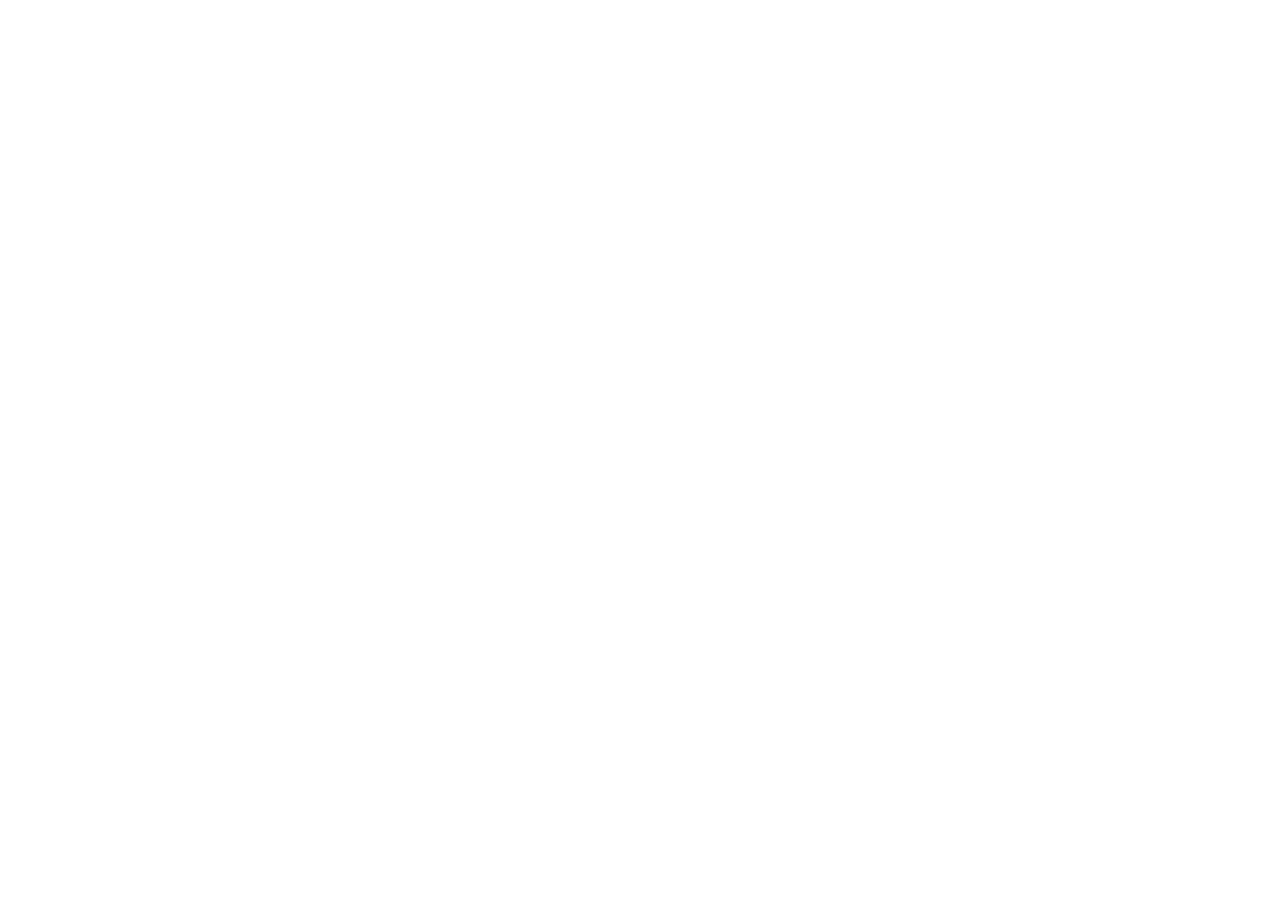
==== portfolio/index.html @ 63ab9ca3 "conf move effect" ====
<!DOCTYPE html>
<html lang="en">
  <head>
    <meta charset="UTF-8" />
    <meta http-equiv="X-UA-Compatible" content="IE=edge" />
    <meta name="viewport" content="width=device-width, initial-scale=1.0" />
    <title>Portfolio</title>
  </head>
  <body>
  </body>
</html>
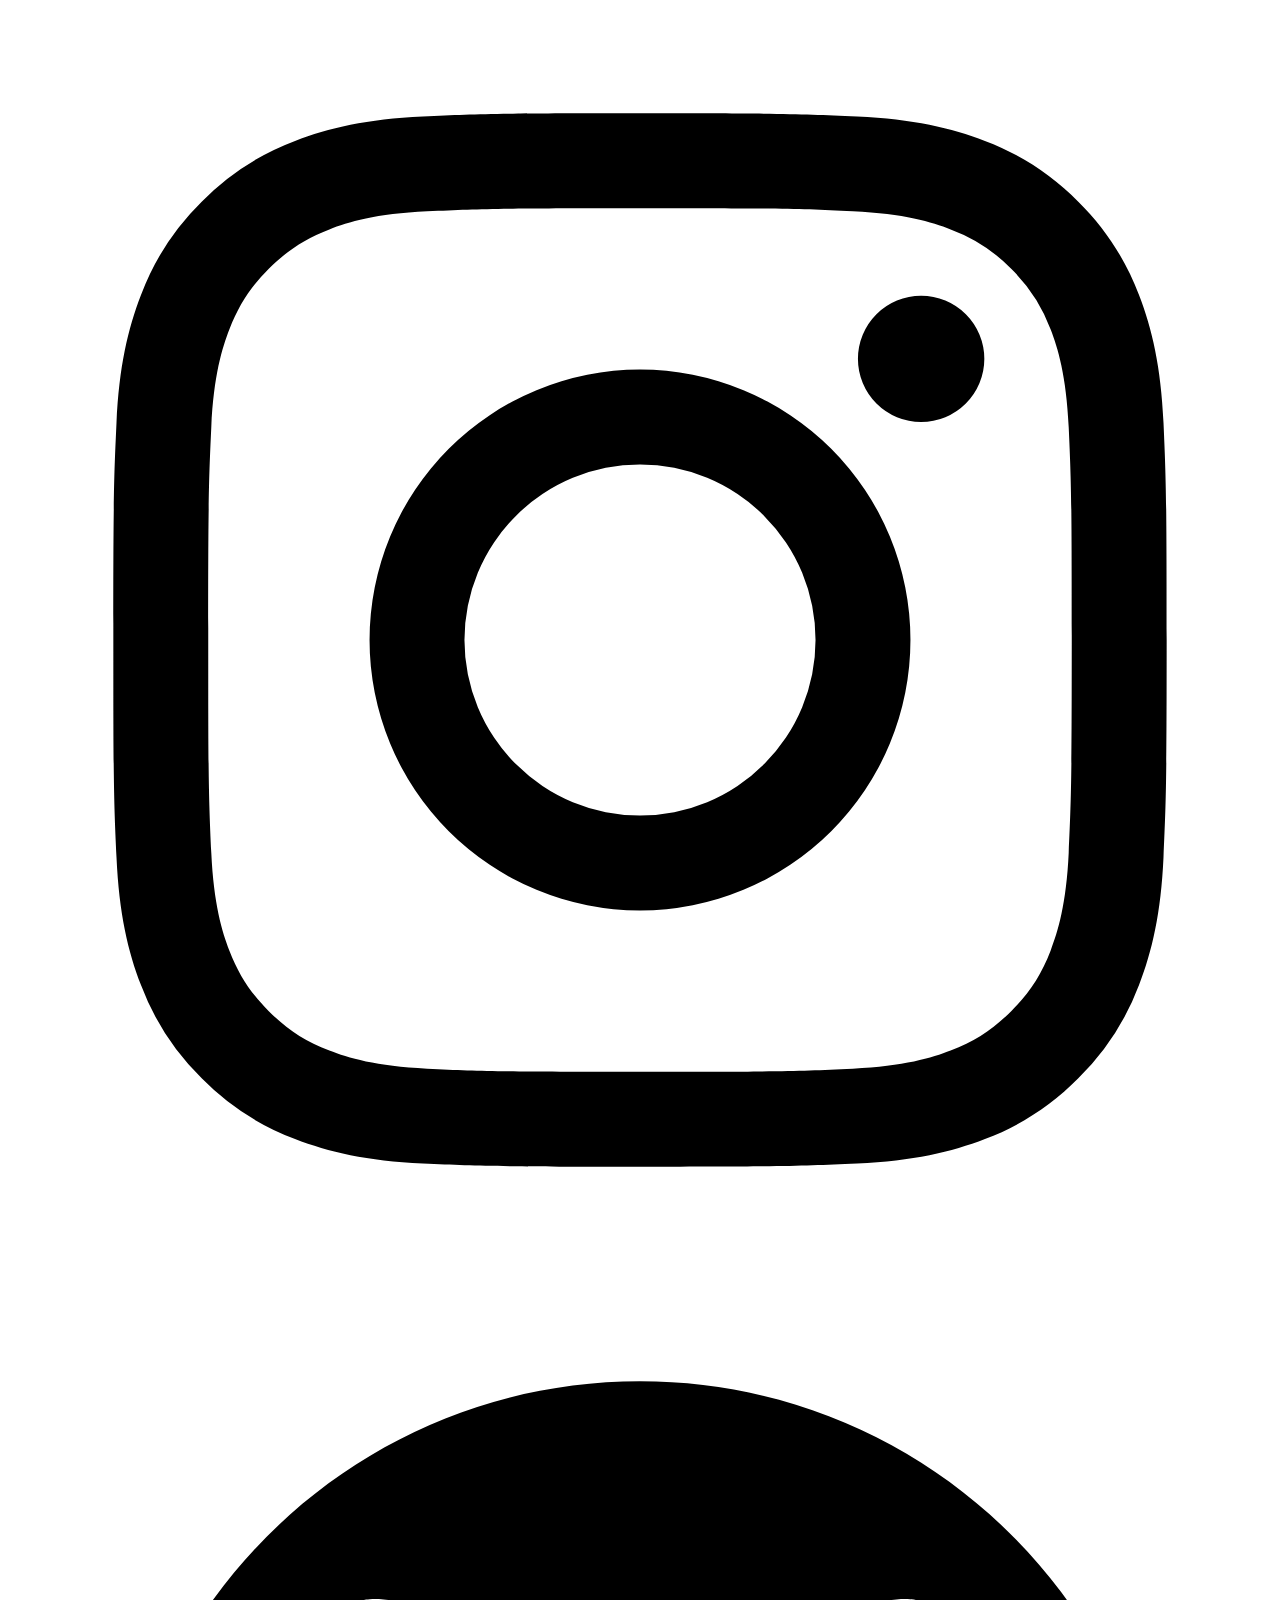
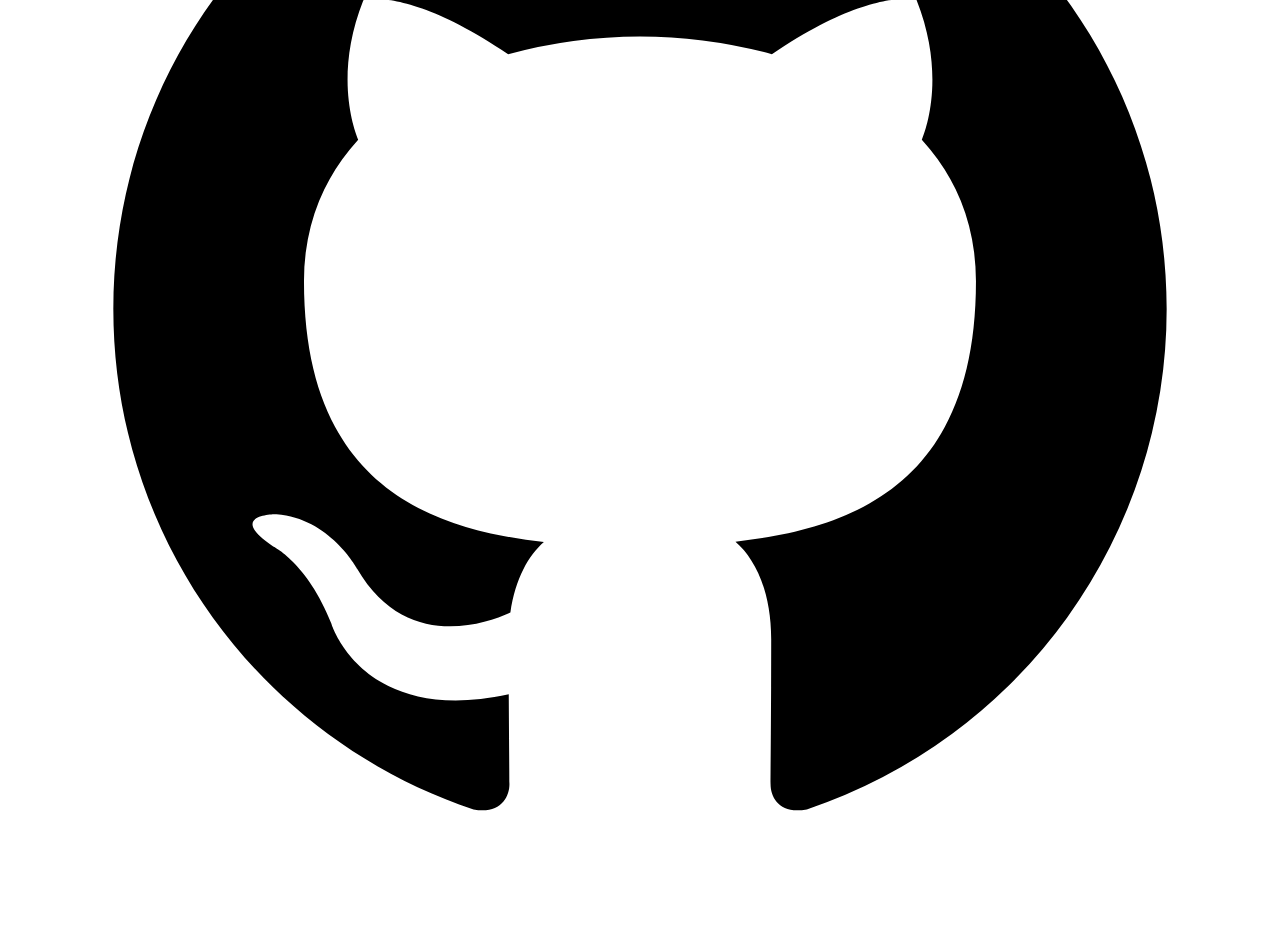
==== commit 9100ffdc: "update link porto" ====
--- a/portfolio/index.html
+++ b/portfolio/index.html
@@ -1,11 +1,28 @@
 <!DOCTYPE html>
 <html lang="en">
-  <head>
-    <meta charset="UTF-8" />
-    <meta http-equiv="X-UA-Compatible" content="IE=edge" />
-    <meta name="viewport" content="width=device-width, initial-scale=1.0" />
-    <title>Portfolio</title>
-  </head>
-  <body>
-  </body>
-</html>
+
+<head>
+  <meta charset="UTF-8" />
+  <meta http-equiv="X-UA-Compatible" content="IE=edge" />
+  <meta name="viewport" content="width=device-width, initial-scale=1.0" />
+  <title>Portfolio</title>
+</head>
+
+<body>
+  <div>
+    <li><a aria-label="Instagram" class="transition hover:text-neutral-200" href="https://instagram.com"><svg
+          viewBox="0 0 24 24" aria-hidden="true" class="h-6 w-6 fill-current">
+          <path fill-rule="evenodd" clip-rule="evenodd"
+            d="M12.315 2c2.43 0 2.784.013 3.808.06 1.064.049 1.791.218 2.427.465.668.25 1.272.644 1.772 1.153.509.5.902 1.104 1.153 1.772.247.636.416 1.363.465 2.427.048 1.067.06 1.407.06 4.123v.08c0 2.643-.012 2.987-.06 4.043-.049 1.064-.218 1.791-.465 2.427a4.903 4.903 0 0 1-1.153 1.772c-.5.509-1.104.902-1.772 1.153-.636.247-1.363.416-2.427.465-1.067.048-1.407.06-4.123.06h-.08c-2.643 0-2.987-.012-4.043-.06-1.064-.049-1.791-.218-2.427-.465a4.903 4.903 0 0 1-1.772-1.153 4.902 4.902 0 0 1-1.153-1.772c-.247-.636-.416-1.363-.465-2.427-.047-1.024-.06-1.379-.06-3.808v-.63c0-2.43.013-2.784.06-3.808.049-1.064.218-1.791.465-2.427a4.902 4.902 0 0 1 1.153-1.772A4.902 4.902 0 0 1 5.45 2.525c.636-.247 1.363-.416 2.427-.465C8.901 2.013 9.256 2 11.685 2h.63Zm-.081 1.802h-.468c-2.456 0-2.784.011-3.807.058-.975.045-1.504.207-1.857.344-.467.182-.8.398-1.15.748-.35.35-.566.683-.748 1.15-.137.353-.3.882-.344 1.857-.047 1.023-.058 1.351-.058 3.807v.468c0 2.456.011 2.784.058 3.807.045.975.207 1.504.344 1.857.182.466.399.8.748 1.15.35.35.683.566 1.15.748.353.137.882.3 1.857.344 1.054.048 1.37.058 4.041.058h.08c2.597 0 2.917-.01 3.96-.058.976-.045 1.505-.207 1.858-.344.466-.182.8-.398 1.15-.748.35-.35.566-.683.748-1.15.137-.353.3-.882.344-1.857.048-1.055.058-1.37.058-4.041v-.08c0-2.597-.01-2.917-.058-3.96-.045-.976-.207-1.505-.344-1.858a3.096 3.096 0 0 0-.748-1.15 3.098 3.098 0 0 0-1.15-.748c-.353-.137-.882-.3-1.857-.344-1.023-.047-1.351-.058-3.807-.058ZM12 6.865a5.135 5.135 0 1 1 0 10.27 5.135 5.135 0 0 1 0-10.27Zm0 1.802a3.333 3.333 0 1 0 0 6.666 3.333 3.333 0 0 0 0-6.666Zm5.338-3.205a1.2 1.2 0 1 1 0 2.4 1.2 1.2 0 0 1 0-2.4Z">
+          </path>
+        </svg></a></li>
+    <li><a aria-label="GitHub" class="transition hover:text-neutral-200" href="https://github.com"><svg
+          viewBox="0 0 24 24" aria-hidden="true" class="h-6 w-6 fill-current">
+          <path fill-rule="evenodd" clip-rule="evenodd"
+            d="M12 2C6.477 2 2 6.484 2 12.017c0 4.425 2.865 8.18 6.839 9.504.5.092.682-.217.682-.483 0-.237-.008-.868-.013-1.703-2.782.605-3.369-1.343-3.369-1.343-.454-1.158-1.11-1.466-1.11-1.466-.908-.62.069-.608.069-.608 1.003.07 1.531 1.032 1.531 1.032.892 1.53 2.341 1.088 2.91.832.092-.647.35-1.088.636-1.338-2.22-.253-4.555-1.113-4.555-4.951 0-1.093.39-1.988 1.029-2.688-.103-.253-.446-1.272.098-2.65 0 0 .84-.27 2.75 1.026A9.564 9.564 0 0 1 12 6.844a9.59 9.59 0 0 1 2.504.337c1.909-1.296 2.747-1.027 2.747-1.027.546 1.379.202 2.398.1 2.651.64.7 1.028 1.595 1.028 2.688 0 3.848-2.339 4.695-4.566 4.943.359.309.678.92.678 1.855 0 1.338-.012 2.419-.012 2.747 0 .268.18.58.688.482A10.02 10.02 0 0 0 22 12.017C22 6.484 17.522 2 12 2Z">
+          </path>
+        </svg></a></li>
+  </div>
+</body>
+
+</html>